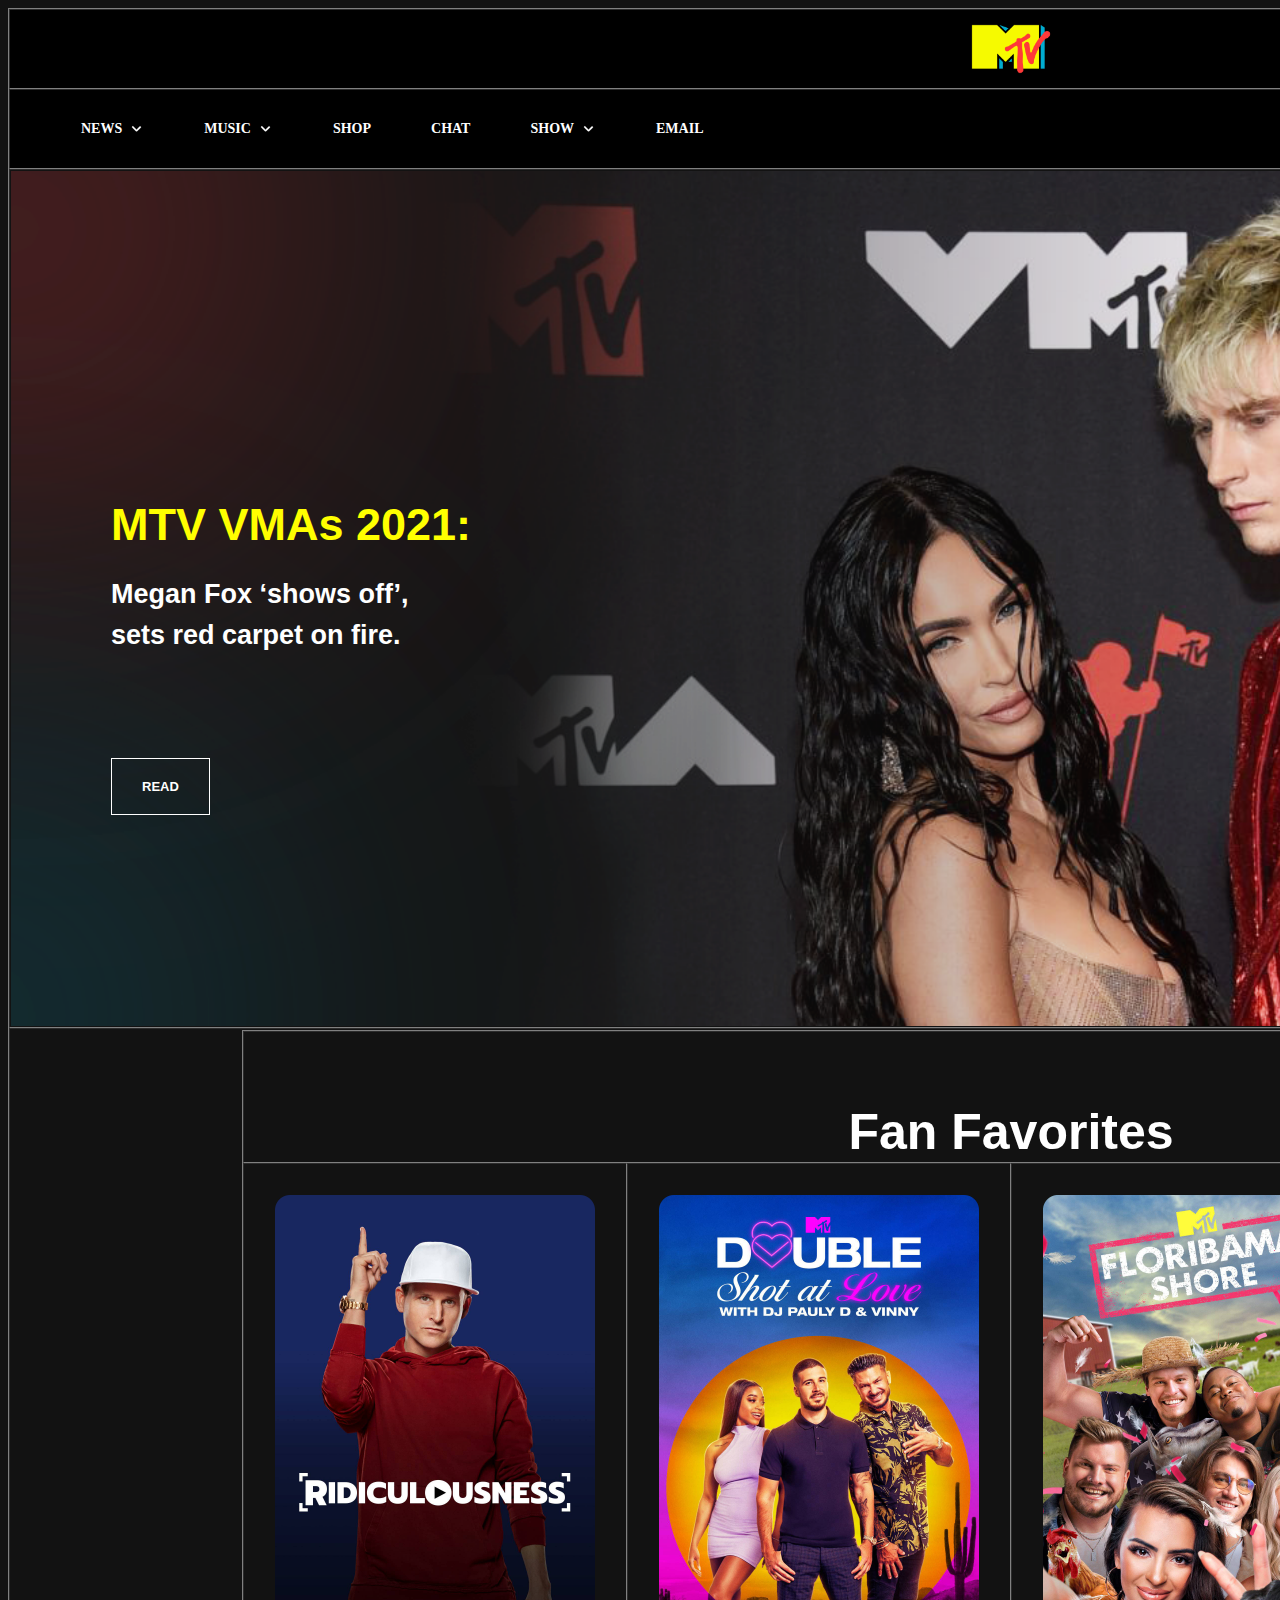
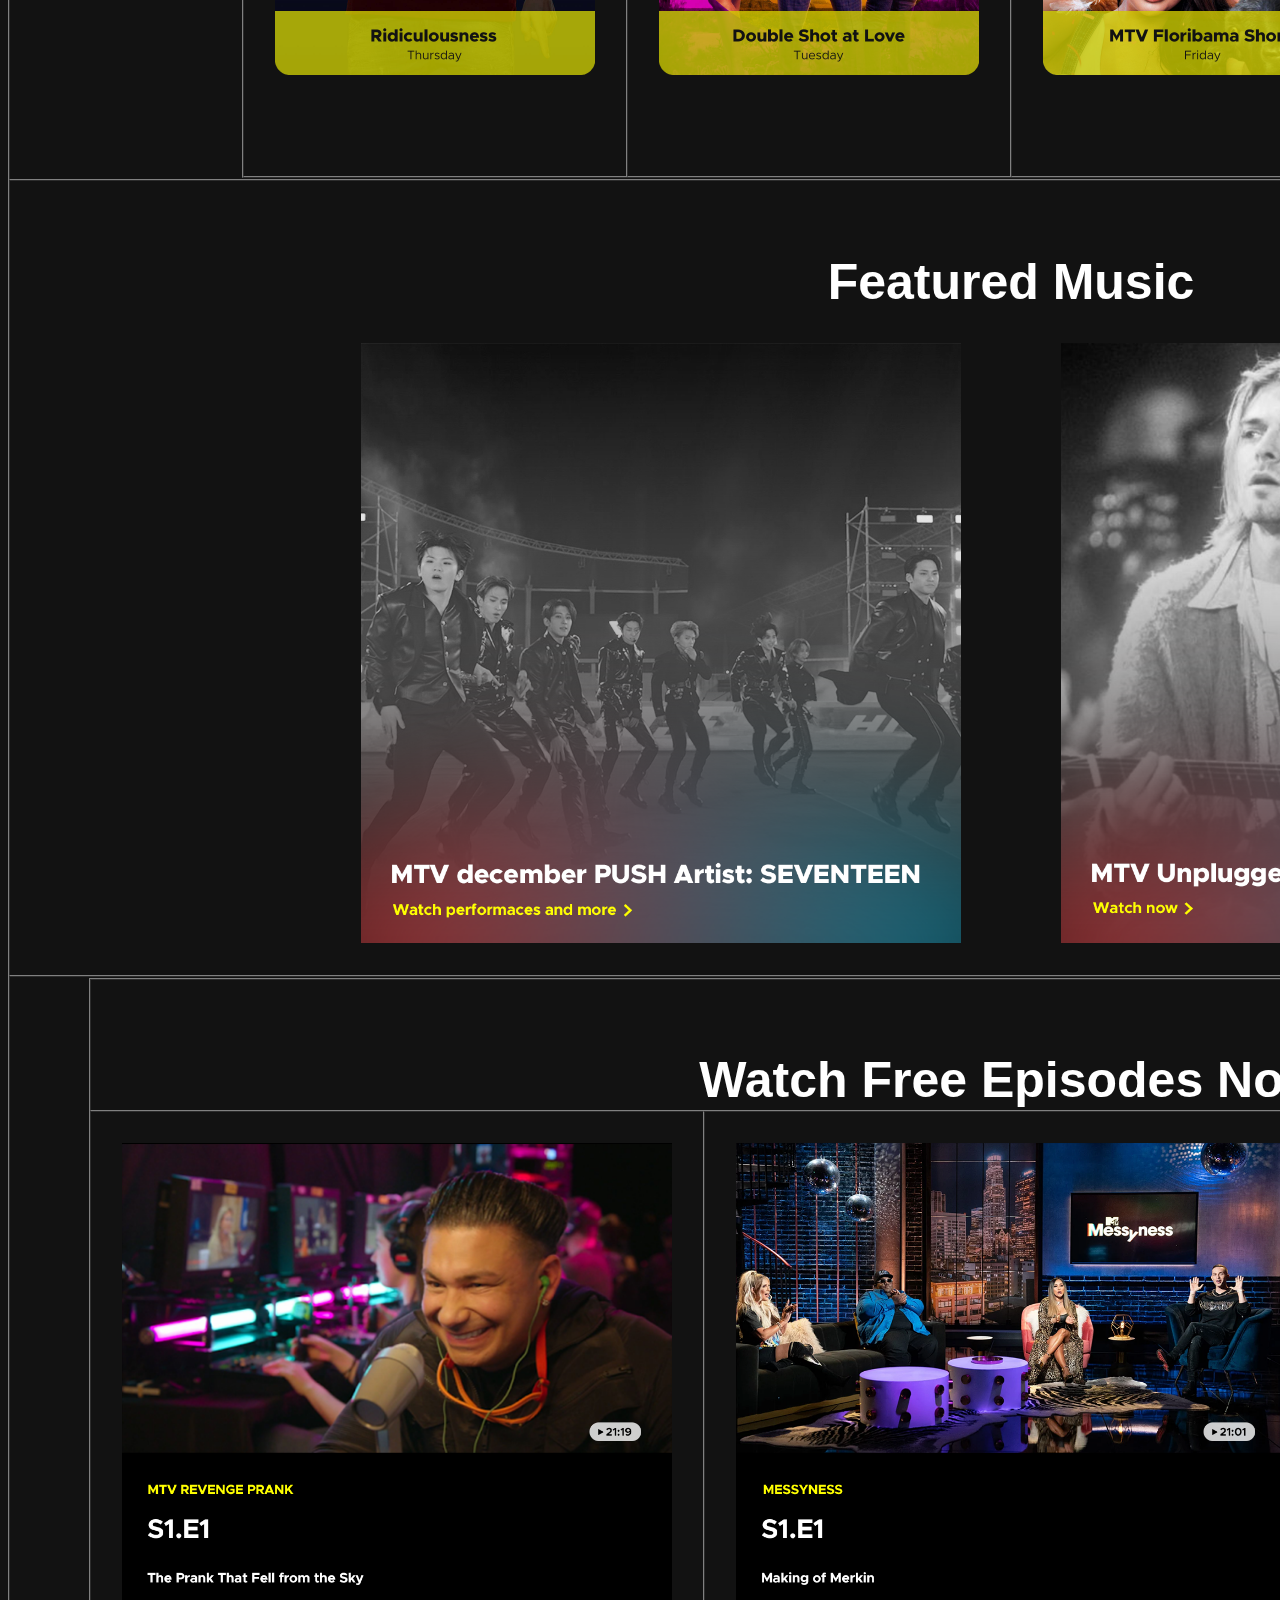
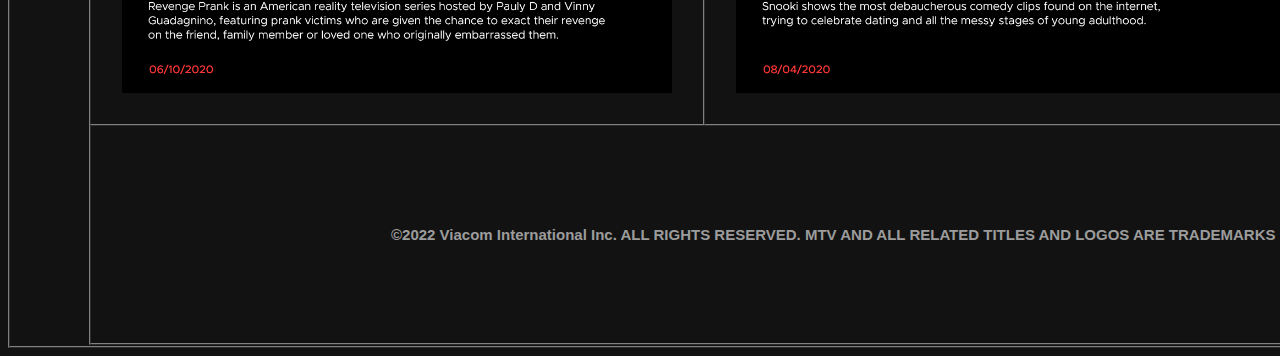
==== index.html @ 7254cc67 "riuscito a pubblicare pagina" ====
<link rel="stylesheet" href="mtv_layout.css" type="text/css">
<body>
    <center>
      <table width="70%" border=1 cellspacing=0 align="center">
        <thead div class="fixed">
        <tr>
          <td colspan="4" bgcolor="black" align="center"><img class="immaginefissa" width="100px" src="mtvlogo.png"></td>
        </tr>
        </thead>
        <tr height="80px">
          <td colspan="4" height="40px" bgcolor="black">
           <div id="drop-menu">
            <ul id="menu">
              <li><a href="#">News&ensp;<img align="center" width="15" src="freccia.svg"></a>
               <ul>
               <li><a href="#">Celebrity</a></li>
               <li><a href="#">Life</a></li>
               <li><a href="#">Movies</a></li>
               <li><a href="#">Music</a></li>
               <li><a href="#">Politics</a></li>
               </ul>
              </li>
              <li><a href="#">Music&ensp;<img align="center" width="15" src="freccia.svg"></a>
               <ul>
               <li><a href="#">EMAs</a></li>
               <li><a href="#">MTV Push</a></li>
               <li><a href="#">VMAs</a></li>
               </ul>
              </li>
              <li><a href="#">Shop</a></li>
              <li><a href="#">Chat</a></li>
              <li><a href="#">Show&ensp;<img align="center" width="15" src="freccia.svg"></a>
               <ul>
               <li><a href="#">The Challenge</a></li>
               <li><a href="#">EMAs</a></li>
               <li><a href="#">VMAs</a></li>
               <li><a href="#">Messyness</a></li>
               <li><a href="#">Teen Mom OG</a></li>
               </ul>
              </li>
              <li><a href="#">Email</a></li>
            </ul></div>
              <div class="ricerca">
                <input size=15  type="text" id="search" name="search">&ensp;<img width="20" valign="bottom" src="lente.svg">
              </div>
              </td>
            </tr>
            <tr>
              <td colspan="4">
                <div class="testoimg">
                  <img src="meganfox.png">
                   <span class="titologiallo">
                     <b>MTV VMAs 2021:</span><span><br />Megan Fox ‘shows off’,<br />sets red carpet on fire.
                       <br /><br /><br /><br /><bottom id="pulsante">READ</bottom>
                  </span>
                </div>
               </td>
              </tr>
              <tr>
                <td colspan="4">
                  <table cellspacing="0" border="1" width="70%" align="center">
                    <tr>
                      <td colspan="4"><h1>Fan Favorites</h1></td>
                    </tr>
                    <tr>
                      <td><img class="programmi" src="ridiculousness.png"></td>
                      <td><img class="programmi" src="doubleshot.png"></td>
                      <td><img class="programmi" src="floribama.png"></td>
                      <td><img class="programmi" src="teenmom.png"></td>
                    </tr>
                  </table>
                </td>
              </tr>
              <tr>
                <td colspan="4">
                  <table cellspacing="0" border="0" width="70%" align="center">
                    <tr>
                      <td colspan="2"><h1>Featured Music</h1></td>
                    </tr>
                    <tr>
                      <td><img class="featured" src="seventeen.png"></td>
                      <td><img class="featured" src="nirvana.png"></td>
                    </tr>
                  </table>
                </td>
              </tr>
              <tr>
                <td colspan="4">
                  <table cellspacing="0" border="1" width="70%" align="center">
                    <tr>
                      <td colspan="3"><h1>Watch Free Episodes Now</h1></td>
                    </tr>
                    <tr>
                      <td><a href="revenge.html"><img class="episodes" src="revengeprank.png"></a></td>
                      <td><a href="messyness.html"><img class="episodes" src="messyness.png"></td>
                      <td><a href="adorableness.html"><img class="episodes" src="adorableness.png"></td>
                    </tr>
                    <tr>
                      <td class="informazioni" colspan="4"><h2>©2022 Viacom International Inc. ALL RIGHTS RESERVED. MTV AND ALL RELATED TITLES AND LOGOS ARE TRADEMARKS OF VIACOM INTERNATIONAL INC</h2></td>
                  </table>
                </td>
              </tr>
---- mtv_layout.css ----
.fixed {
  position: sticky;
  width: 500px;
  height: 80px;
  top: 0%;
  left: 50%;
  z-index: 1;
}
.immaginefissa {
  float: none;
  margin: 10px;
}
body {
  background-color: #121212;
}
.dropmenu {
  color: grey;
  font-family: "Metropolis", "Helvetica", sans-serif;
  font-weight: bold;
  font-size: 15px;
}
.ricerca {
  float: right;
  margin: auto;
  padding: 7px 60px;
}
/*container*/
#drop-menu {
	margin: 0px 40px;
	padding: 0;
	width: 700px;
}
/*menu*/
ul#menu {
	margin: 0;
	padding: 0;
	list-style: none;
	float:left;
	width: 700px;
  font-family: "Metropolis", sans serif;
  font-weight: bold;
  font-size: 14px;
}
ul#menu li {
	margin:0;
	padding:0;
	float:left;
	display: block;
	border-right: none;
	position: relative;
}
ul#menu li a {
	float: left;
	padding:12px 30px;
	color: #fff;
	text-transform: uppercase;
	text-decoration:none;
	-webkit-transition: all 0.6s ease;
	-moz-transition: all 0.6s ease;
	-ms-transition: all 0.6s ease;
	-o-transition: all 0.6s ease;
	transition: all 0.6s ease;
}
ul#menu li a:hover {
  background-color: rgb(68,68,68);
  background-color: rgba(68,68,68,0.75);
	color:#fff
}
ul#menu ul {
	margin:2px 0 0;
	padding:0;
	display:inline-block;
	list-style: none;
	opacity: 0;
	visibility: hidden;
	position: absolute;
	top: 38px;
	left: 0;
	z-index:9999;
  background-color: rgb(68,68,68);
  background-color: rgba(68,68,68,0.75);
  border-radius: none;
	-webkit-transition: all 0.6s ease;
	-moz-transition: all 0.6s ease;
	-ms-transition: all 0.6s ease;
	-o-transition: all 0.6s ease;
	transition: all 0.6s ease;
}
ul#menu li:hover > ul {
	opacity: 1;
	visibility: visible;
}
ul#menu ul li {
	float: none;
	display: block;
	border: 0;
}
ul#menu ul a {
	padding:10px;
	width: 130px;
	display: block;
	white-space: nowrap;
	float: none;
	text-transform: none;
}
ul#menu ul a:hover {
	background-color: #FFFF00;
	color: black;
}
ul#menu ul ul {
	top: 0;
	left: 150px;
	margin: 0;
}
h2 {
  color: #FFFF00;
  font-family: "Metropolis", "Helvetica", sans-serif;
  font-weight: bold;
  font-size: 20px;
}
p {
  color: white;
  font-family: "Metropolis", "Helvetica", sans-serif;
  font-size: 20px;
  display: block;
  margin; auto;
  text-align: center;
}
.testoimg {
  font-family: "Metropolis", "Helvetica", sans-serif;
  font-size: 27px;
  line-height: 1.5;
  color: white;
  float: left;
  padding: 0;
  position: relative;
  overflow: hidden;
}
.testoimg img {
  margin: 0;
  padding: 0;
  border: none;
  width: 2000px;
}
.titologiallo {
  float: center;
  margin: auto;
  width: 0;
  background: none;
  position: relative;
  left: 0;
  top: 90px;
  color: #FFFF00;
  font-size: 45px;
}
.testoimg span {
  margin: 0;
  padding: 230px 100px;
  width: 100%;
  background: none;
  position: absolute;
  left: 0;
  bottom: 0;
}
#pulsante {
 cursor: pointer;
 text-align: center;
 text-decoration: none;
 font: "Metropolis", Helvetica, sans-serif;
 font-size: 13px;
 color: #fff;
 padding: 20px 30px;
 border: solid 1px white;
 background: none;
}
#pulsante:hover {
  color: #FFFF00;
  border: solid 1px #FFFF00;
}
.programmi {
  width: 320px;
  display: block;
  margin:0 auto;
  padding: 30px;
  margin-bottom: 70px;
  -webkit-transition: all 0.5s ease; /* Safari and Chrome */
  -moz-transition: all 0.5s ease; /* Firefox */
  -ms-transition: all 0.5s ease; /* IE 9 */
  -o-transition: all 0.5s ease; /* Opera */
  transition: all 0.5s ease;
}
.programmi:hover {
  -webkit-transform:scale(98%); /* Safari and Chrome */
  -moz-transform:scale(98%); /* Firefox */
  -ms-transform:scale(98%); /* IE 9 */
  -o-transform:scale(98%); /* Opera */
  transform:scale(98%);
  cursor: grab;
}
.featured {
  width: 600px;
  -webkit-transition: all 0.5s ease; /* Safari and Chrome */
  -moz-transition: all 0.5s ease; /* Firefox */
  -ms-transition: all 0.5s ease; /* IE 9 */
  -o-transition: all 0.5s ease; /* Opera */
  transition: all 0.5s ease;
  display: block;
  margin:0 auto;
  padding: 30px;
}
.featured:hover {
  -webkit-transform:scale(98%); /* Safari and Chrome */
  -moz-transform:scale(98%); /* Firefox */
  -ms-transform:scale(98%); /* IE 9 */
  -o-transform:scale(98%); /* Opera */
  transform:scale(98%);
  cursor: grab;
}
.episodes {
  width: 550px;
  -webkit-transition: all 0.5s ease; /* Safari and Chrome */
  -moz-transition: all 0.5s ease; /* Firefox */
  -ms-transition: all 0.5s ease; /* IE 9 */
  -o-transition: all 0.5s ease; /* Opera */
  transition: all 0.5s ease;
  display: block;
  margin:0 auto;
  padding: 30px;
}
.episodes:hover {
  -webkit-transform:scale(102%); /* Safari and Chrome */
  -moz-transform:scale(102%); /* Firefox */
  -ms-transform:scale(102%); /* IE 9 */
  -o-transform:scale(102%); /* Opera */
  transform:scale(102%);
  cursor: grab;
}
h1 {
  color: white;
  font-family: "Metropolis", "Helvetica", sans-serif;
  font-weight: bold;
  font-size: 50px;
  display: block;
  margin: auto;
  text-align: center;
  margin-top: 70px;
}
h2 {
  color: #9C9C9C;
  font-family: "Metropolis", "Helvetica", sans-serif;
  font-weight: bold;
  font-size: 15px;
  text-align: center;
  display: inline;
  text-decoration: none;
}
.informazioni {
  margin: 0px auto;
  padding: 100px 300px;
  align: center;
}
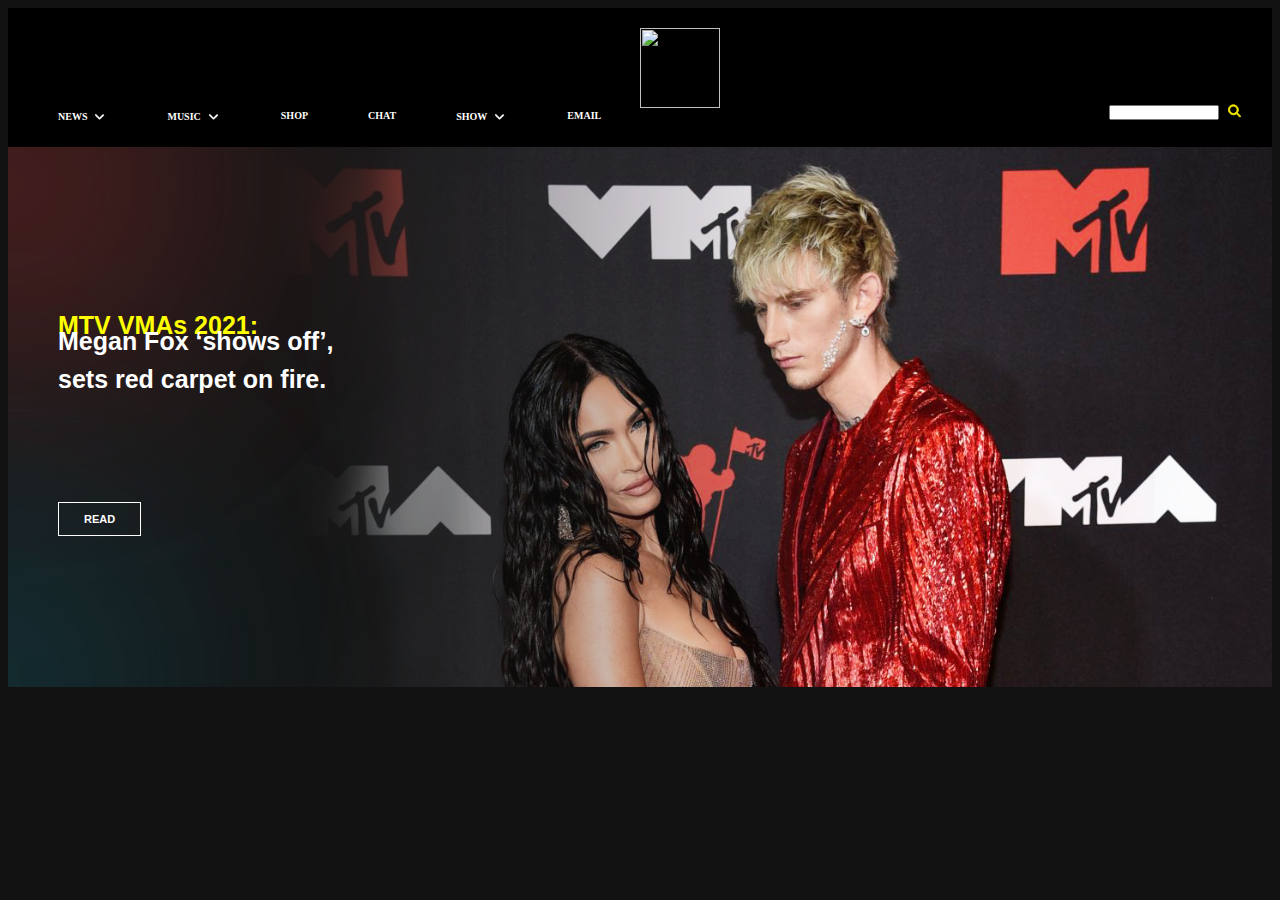
==== commit 65c14ba4: "flexbox impostazione iniziale" ====
--- a/index.html
+++ b/index.html
@@ -1,102 +1,51 @@
-<link rel="stylesheet" href="mtv_layout.css" type="text/css">
+<html>
+<link rel="stylesheet" href="flexbox.css" type="text/css">
 <body>
-    <center>
-      <table width="70%" border=1 cellspacing=0 align="center">
-        <thead div class="fixed">
-        <tr>
-          <td colspan="4" bgcolor="black" align="center"><img class="immaginefissa" width="100px" src="mtvlogo.png"></td>
-        </tr>
-        </thead>
-        <tr height="80px">
-          <td colspan="4" height="40px" bgcolor="black">
-           <div id="drop-menu">
-            <ul id="menu">
-              <li><a href="#">News&ensp;<img align="center" width="15" src="freccia.svg"></a>
-               <ul>
-               <li><a href="#">Celebrity</a></li>
-               <li><a href="#">Life</a></li>
-               <li><a href="#">Movies</a></li>
-               <li><a href="#">Music</a></li>
-               <li><a href="#">Politics</a></li>
-               </ul>
-              </li>
-              <li><a href="#">Music&ensp;<img align="center" width="15" src="freccia.svg"></a>
-               <ul>
-               <li><a href="#">EMAs</a></li>
-               <li><a href="#">MTV Push</a></li>
-               <li><a href="#">VMAs</a></li>
-               </ul>
-              </li>
-              <li><a href="#">Shop</a></li>
-              <li><a href="#">Chat</a></li>
-              <li><a href="#">Show&ensp;<img align="center" width="15" src="freccia.svg"></a>
-               <ul>
-               <li><a href="#">The Challenge</a></li>
-               <li><a href="#">EMAs</a></li>
-               <li><a href="#">VMAs</a></li>
-               <li><a href="#">Messyness</a></li>
-               <li><a href="#">Teen Mom OG</a></li>
-               </ul>
-              </li>
-              <li><a href="#">Email</a></li>
-            </ul></div>
-              <div class="ricerca">
-                <input size=15  type="text" id="search" name="search">&ensp;<img width="20" valign="bottom" src="lente.svg">
-              </div>
-              </td>
-            </tr>
-            <tr>
-              <td colspan="4">
-                <div class="testoimg">
-                  <img src="meganfox.png">
-                   <span class="titologiallo">
-                     <b>MTV VMAs 2021:</span><span><br />Megan Fox ‘shows off’,<br />sets red carpet on fire.
-                       <br /><br /><br /><br /><bottom id="pulsante">READ</bottom>
-                  </span>
-                </div>
-               </td>
-              </tr>
-              <tr>
-                <td colspan="4">
-                  <table cellspacing="0" border="1" width="70%" align="center">
-                    <tr>
-                      <td colspan="4"><h1>Fan Favorites</h1></td>
-                    </tr>
-                    <tr>
-                      <td><img class="programmi" src="ridiculousness.png"></td>
-                      <td><img class="programmi" src="doubleshot.png"></td>
-                      <td><img class="programmi" src="floribama.png"></td>
-                      <td><img class="programmi" src="teenmom.png"></td>
-                    </tr>
-                  </table>
-                </td>
-              </tr>
-              <tr>
-                <td colspan="4">
-                  <table cellspacing="0" border="0" width="70%" align="center">
-                    <tr>
-                      <td colspan="2"><h1>Featured Music</h1></td>
-                    </tr>
-                    <tr>
-                      <td><img class="featured" src="seventeen.png"></td>
-                      <td><img class="featured" src="nirvana.png"></td>
-                    </tr>
-                  </table>
-                </td>
-              </tr>
-              <tr>
-                <td colspan="4">
-                  <table cellspacing="0" border="1" width="70%" align="center">
-                    <tr>
-                      <td colspan="3"><h1>Watch Free Episodes Now</h1></td>
-                    </tr>
-                    <tr>
-                      <td><a href="revenge.html"><img class="episodes" src="revengeprank.png"></a></td>
-                      <td><a href="messyness.html"><img class="episodes" src="messyness.png"></td>
-                      <td><a href="adorableness.html"><img class="episodes" src="adorableness.png"></td>
-                    </tr>
-                    <tr>
-                      <td class="informazioni" colspan="4"><h2>©2022 Viacom International Inc. ALL RIGHTS RESERVED. MTV AND ALL RELATED TITLES AND LOGOS ARE TRADEMARKS OF VIACOM INTERNATIONAL INC</h2></td>
-                  </table>
-                </td>
-              </tr>
+ <div class="sfondonero"
+  <thead div class="fixed">
+   <div class="sfondonero">
+   <img class="immaginefissa" src="https://1000marche.net/wp-content/uploads/2020/03/MTV-logo-.png">
+   </div>
+  </thead>
+  <div class="sfondonero">
+  <div id="drop-menu">
+   <ul id="menu">
+     <li><a href="#">News&ensp;<img align="center" width="15" src="freccia.svg"></a>
+      <ul>
+      <li><a href="#">Celebrity</a></li>
+      <li><a href="#">Life</a></li>
+      <li><a href="#">Movies</a></li>
+      <li><a href="#">Music</a></li>
+      <li><a href="#">Politics</a></li>
+      </ul>
+     </li>
+     <li><a href="#">Music&ensp;<img align="center" width="15" src="freccia.svg"></a>
+      <ul>
+      <li><a href="#">EMAs</a></li>
+      <li><a href="#">MTV Push</a></li>
+      <li><a href="#">VMAs</a></li>
+      </ul>
+     </li>
+     <li><a href="#">Shop</a></li>
+     <li><a href="#">Chat</a></li>
+     <li><a href="#">Show&ensp;<img align="center" width="15" src="freccia.svg"></a>
+      <ul>
+      <li><a href="#">The Challenge</a></li>
+      <li><a href="#">EMAs</a></li>
+      <li><a href="#">VMAs</a></li>
+      <li><a href="#">Messyness</a></li>
+      <li><a href="#">Teen Mom OG</a></li>
+      </ul>
+     </li>
+     <li><a href="#">Email</a></li>
+   </ul></div>
+   <div class="ricerca">
+     <input type="text" id="search" name="search">&ensp;<img class="lente" valign="bottom" src="lente.svg">
+   </div>
+   <div class="testoimg">
+     <img src="meganfox.png">
+      <span class="titologiallo">
+        <b>MTV VMAs 2021:</span><span><br />Megan Fox ‘shows off’,<br />sets red carpet on fire.
+          <br /><br /><br /><br /><bottom id="pulsante">READ</bottom>
+     </span>
+   </div>
--- a/flexbox.css
+++ b/flexbox.css
@@ -0,0 +1,175 @@
+body {
+  background-color: #121212;
+}
+.sfondonero {
+  background-color: black;
+  height: 80px;
+}
+.fixed {
+  position: sticky;
+  width: 500px;
+  height: 80px;
+  top: 0%;
+  left: 50%;
+  z-index: 1;
+}
+.immaginefissa {
+  position: relative;
+  top: 20px;
+  left: 50%;
+  width: 80px;
+  float: none;
+  margin: 0 auto;
+}
+/*container*/
+#drop-menu {
+  position: relative;
+  top: 10px;
+	margin: 0px 20px;
+	padding: 0;
+	width: 700px;
+}
+/*menu*/
+ul#menu {
+	margin: 0;
+	padding: 0;
+	list-style: none;
+	float:left;
+	width: 700px;
+  font-family: "Metropolis", sans serif;
+  font-weight: bold;
+  font-size: 10px;
+}
+ul#menu li {
+	margin:0;
+	padding:0;
+	float:left;
+	display: block;
+	border-right: none;
+	position: relative;
+}
+ul#menu li a {
+	float: left;
+	padding:12px 30px;
+	color: #fff;
+	text-transform: uppercase;
+	text-decoration:none;
+	-webkit-transition: all 0.6s ease;
+	-moz-transition: all 0.6s ease;
+	-ms-transition: all 0.6s ease;
+	-o-transition: all 0.6s ease;
+	transition: all 0.6s ease;
+}
+ul#menu li a:hover {
+  background-color: rgb(68,68,68);
+  background-color: rgba(68,68,68,0.75);
+	color:#fff
+}
+ul#menu ul {
+	margin:2px 0 0;
+	padding:0;
+	display:inline-block;
+	list-style: none;
+	opacity: 0;
+	visibility: hidden;
+	position: absolute;
+	top: 38px;
+	left: 0;
+	z-index:9999;
+  background-color: rgb(68,68,68);
+  background-color: rgba(68,68,68,0.75);
+  border-radius: none;
+	-webkit-transition: all 0.6s ease;
+	-moz-transition: all 0.6s ease;
+	-ms-transition: all 0.6s ease;
+	-o-transition: all 0.6s ease;
+	transition: all 0.6s ease;
+}
+ul#menu li:hover > ul {
+	opacity: 1;
+	visibility: visible;
+}
+ul#menu ul li {
+	float: none;
+	display: block;
+	border: 0;
+}
+ul#menu ul a {
+	padding:10px;
+	width: 130px;
+	display: block;
+	white-space: nowrap;
+	float: none;
+	text-transform: none;
+}
+ul#menu ul a:hover {
+	background-color: #FFFF00;
+	color: black;
+}
+ul#menu ul ul {
+	top: 0;
+	left: 150px;
+	margin: 0;
+}
+input {
+  height: 15px;
+  width: 110px;
+}
+.ricerca {
+  position: relative;
+  top: 10px;
+  float: right;
+  margin: 5px 30px;
+}
+.lente {
+  width: 15px;
+  margin-bottom: 3px;
+}
+.testoimg {
+  font-family: "Metropolis", "Helvetica", sans-serif;
+  font-size: 27px;
+  line-height: 1.5;
+  color: white;
+  float: left;
+  padding: 20px 0;
+  position: relative;
+  overflow: hidden;
+}
+.testoimg img {
+  margin: 0;
+  padding: 0;
+  border: none;
+  width: 100%;
+}
+.titologiallo {
+  background: none;
+  position: relative;
+  top: 0px;
+  color: #FFFF00;
+  font-size: 25px;
+}
+.testoimg span {
+  margin: 0;
+  padding: 180px 50px;
+  width: 100%;
+  background: none;
+  position: absolute;
+  left: 0;
+  bottom: 0;
+  font-size: 25px;
+}
+#pulsante {
+ cursor: pointer;
+ text-align: center;
+ text-decoration: none;
+ font: "Metropolis", Helvetica, sans-serif;
+ font-size: 11px;
+ color: #fff;
+ padding: 10px 25px;
+ border: solid 1px white;
+ background: none;
+}
+#pulsante:hover {
+  color: #FFFF00;
+  border: solid 1px #FFFF00;
+}
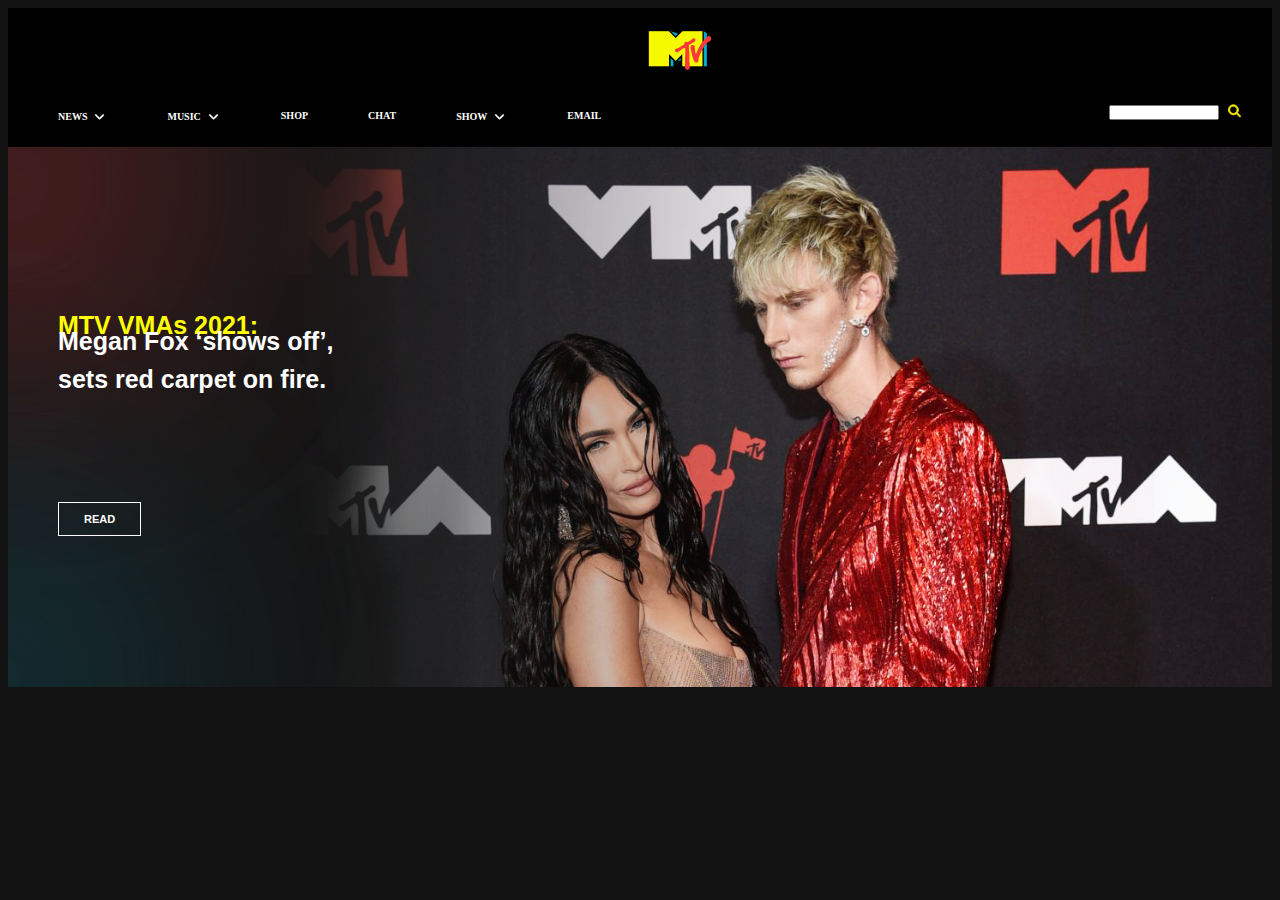
==== commit cd031dc5: "inserito logo mtv" ====
--- a/index.html
+++ b/index.html
@@ -4,7 +4,7 @@
  <div class="sfondonero"
   <thead div class="fixed">
    <div class="sfondonero">
-   <img class="immaginefissa" src="https://1000marche.net/wp-content/uploads/2020/03/MTV-logo-.png">
+   <img class="immaginefissa" src="mtvlogo.png">
    </div>
   </thead>
   <div class="sfondonero">
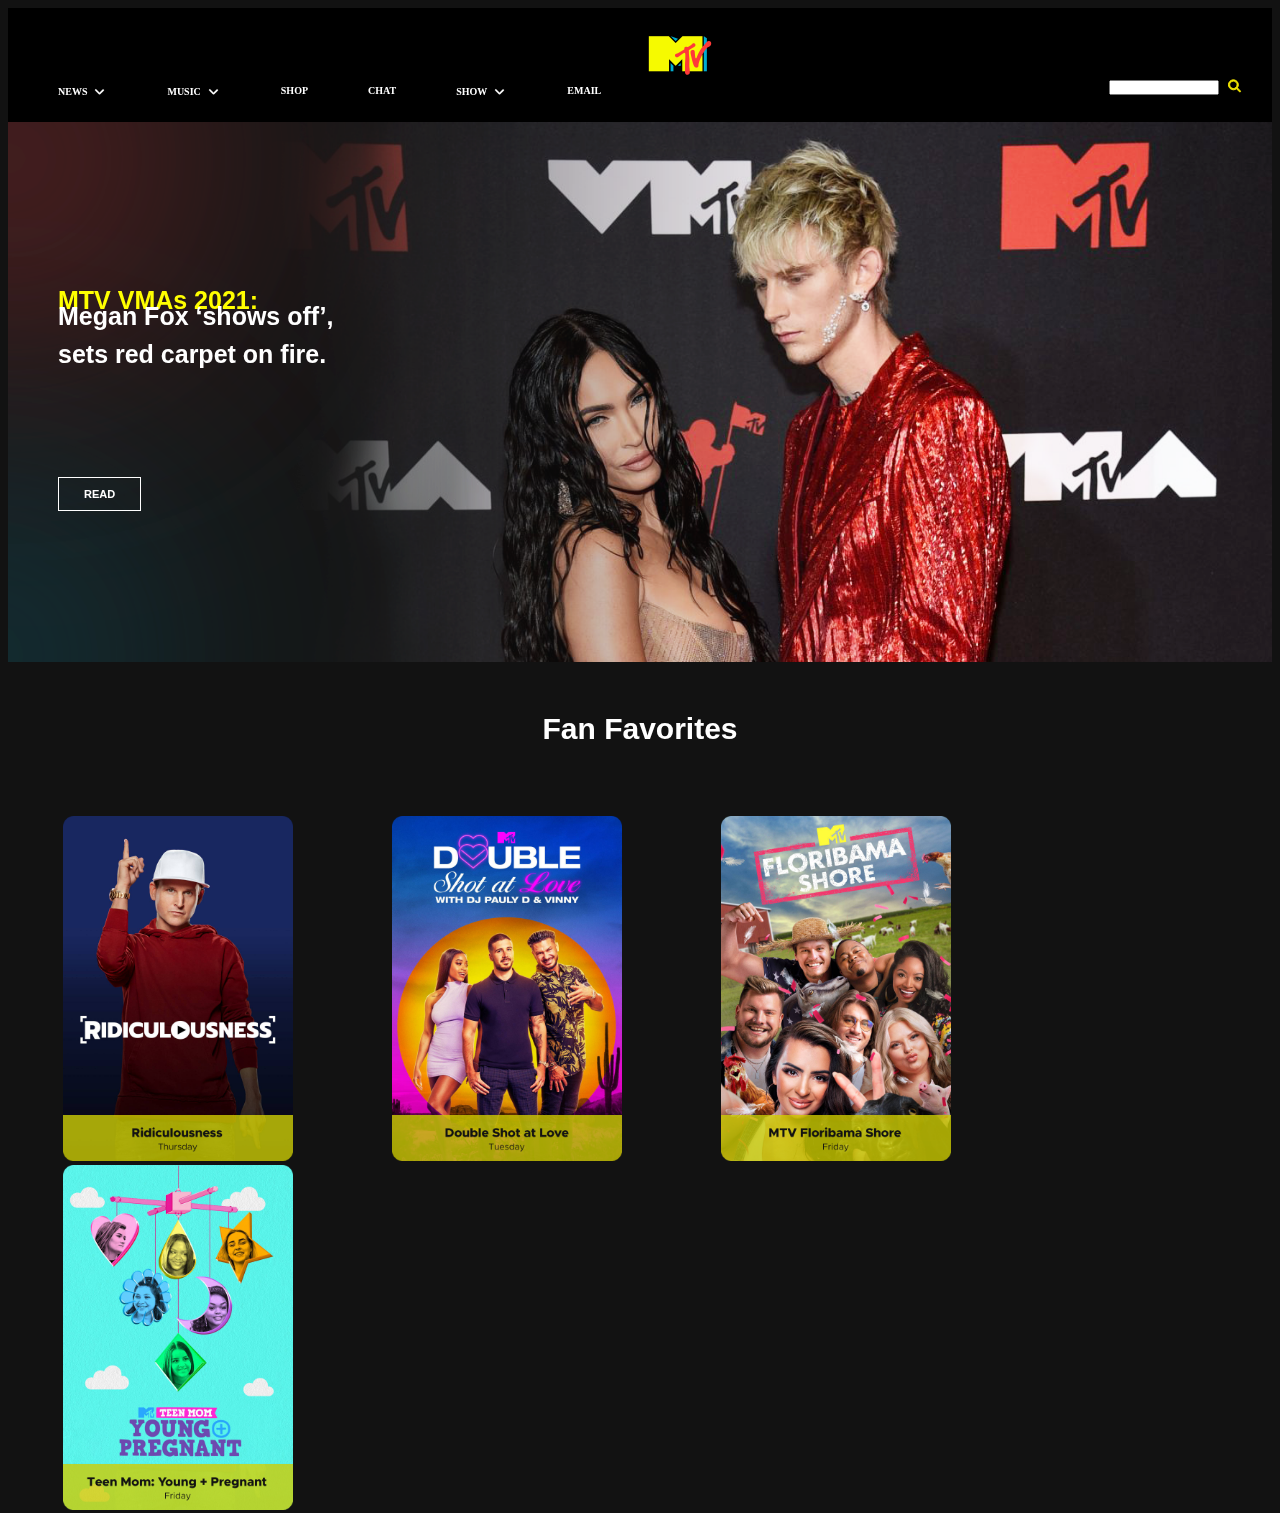
==== commit af7ca209: "modifiche flexbox 7.1.22" ====
--- a/index.html
+++ b/index.html
@@ -1,12 +1,10 @@
 <html>
 <link rel="stylesheet" href="flexbox.css" type="text/css">
 <body>
- <div class="sfondonero"
-  <thead div class="fixed">
-   <div class="sfondonero">
+ <div class="sfondonero">
+  <div class="fixed">
    <img class="immaginefissa" src="mtvlogo.png">
-   </div>
-  </thead>
+ </div>
   <div class="sfondonero">
   <div id="drop-menu">
    <ul id="menu">
@@ -49,3 +47,8 @@
           <br /><br /><br /><br /><bottom id="pulsante">READ</bottom>
      </span>
    </div>
+   <h1>Fan Favorites</h1>
+     <img class="programmi" src="ridiculousness.png">
+     <img class="programmi" src="doubleshot.png">
+     <img class="programmi" src="floribama.png">
+     <img class="programmi" src="teenmom.png">
--- a/flexbox.css
+++ b/flexbox.css
@@ -6,12 +6,11 @@
   height: 80px;
 }
 .fixed {
+  position: -webkit-sticky;
   position: sticky;
-  width: 500px;
-  height: 80px;
-  top: 0%;
-  left: 50%;
-  z-index: 1;
+  top: 0;
+  padding: 5px;
+  background-color: #black;
 }
 .immaginefissa {
   position: relative;
@@ -159,7 +158,7 @@
   font-size: 25px;
 }
 #pulsante {
- cursor: pointer;
+ cursor: grab;
  text-align: center;
  text-decoration: none;
  font: "Metropolis", Helvetica, sans-serif;
@@ -173,3 +172,34 @@
   color: #FFFF00;
   border: solid 1px #FFFF00;
 }
+h1 {
+  color: white;
+  font-family: "Metropolis", "Helvetica", sans-serif;
+  font-weight: bold;
+  font-size: 30px;
+  position: relative;
+  margin: auto;
+  top: 30px;
+  text-align: center;
+  padding: 100px 0px;
+}
+.programmi {
+  width: 230px;
+  display: inline;
+  margin-left: 15px;
+  margin-right: auto;
+  padding: 0 40px;
+  -webkit-transition: all 0.5s ease; /* Safari and Chrome */
+  -moz-transition: all 0.5s ease; /* Firefox */
+  -ms-transition: all 0.5s ease; /* IE 9 */
+  -o-transition: all 0.5s ease; /* Opera */
+  transition: all 0.5s ease;
+}
+.programmi:hover {
+  -webkit-transform:scale(98%); /* Safari and Chrome */
+  -moz-transform:scale(98%); /* Firefox */
+  -ms-transform:scale(98%); /* IE 9 */
+  -o-transform:scale(98%); /* Opera */
+  transform:scale(98%);
+  cursor: grab;
+}
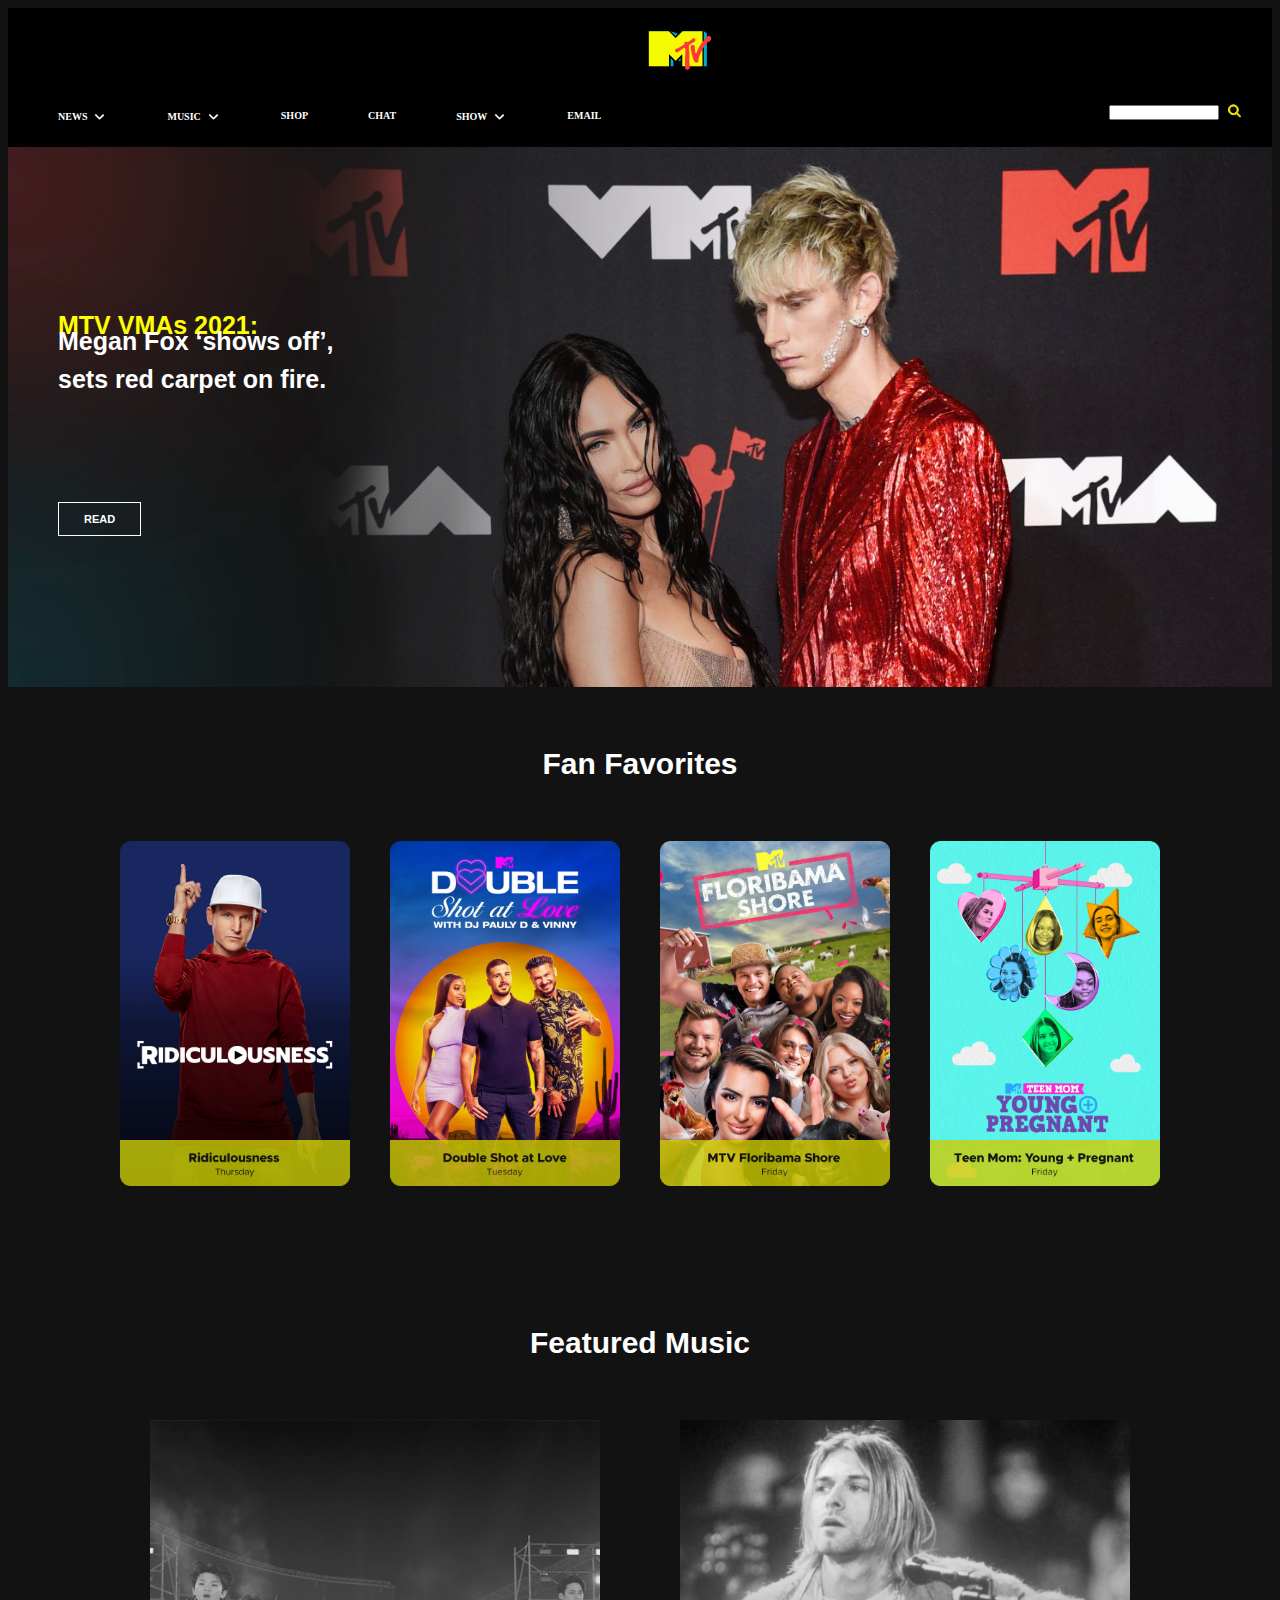
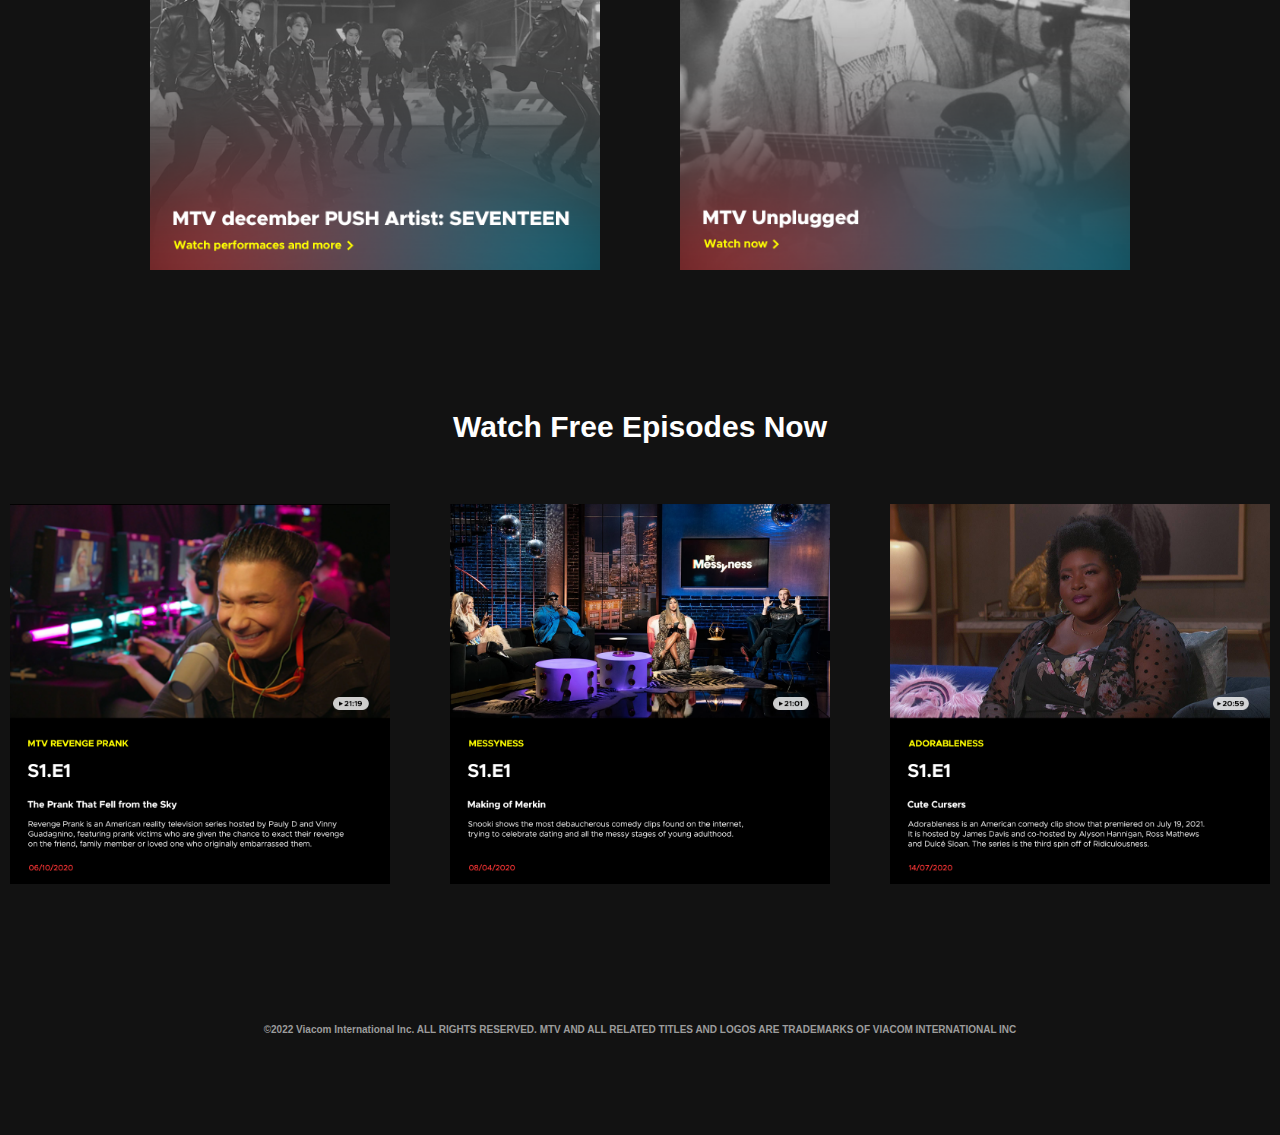
==== commit af2a5281: "Eliminato tab index.html" ====
--- a/index.html
+++ b/index.html
@@ -2,8 +2,9 @@
 <link rel="stylesheet" href="flexbox.css" type="text/css">
 <body>
  <div class="sfondonero">
-  <div class="fixed">
+  <thead class="fixed">
    <img class="immaginefissa" src="mtvlogo.png">
+  </thead>
  </div>
   <div class="sfondonero">
   <div id="drop-menu">
@@ -47,8 +48,22 @@
           <br /><br /><br /><br /><bottom id="pulsante">READ</bottom>
      </span>
    </div>
-   <h1>Fan Favorites</h1>
+    <h1>Fan Favorites</h1>
+  <div id="container">
      <img class="programmi" src="ridiculousness.png">
      <img class="programmi" src="doubleshot.png">
      <img class="programmi" src="floribama.png">
      <img class="programmi" src="teenmom.png">
+  </div>
+   <h1>Featured Music</h1>
+  <div id="container">
+      <img class="featured" src="seventeen.png">
+      <img class="featured" src="nirvana.png">
+  </div>
+   <h1>Watch Free Episodes Now</h1>
+  <div id="container">
+     <a href="revenge.html"><img class="episodes" src="revengeprank.png"></a>
+     <a href="messyness.html"><img class="episodes" src="messyness.png"></a>
+     <a href="adorableness.html"><img class="episodes" src="adorableness.png"></a>
+  </div>
+  <h2>©2022 Viacom International Inc. ALL RIGHTS RESERVED. MTV AND ALL RELATED TITLES AND LOGOS ARE TRADEMARKS OF VIACOM INTERNATIONAL INC</h2>
--- a/flexbox.css
+++ b/flexbox.css
@@ -6,7 +6,6 @@
   height: 80px;
 }
 .fixed {
-  position: -webkit-sticky;
   position: sticky;
   top: 0;
   padding: 5px;
@@ -179,16 +178,26 @@
   font-size: 30px;
   position: relative;
   margin: auto;
-  top: 30px;
+  top: 40px;
   text-align: center;
   padding: 100px 0px;
+}
+#container {
+  display:-webkit-flex;
+  display:-moz-flex;
+  display:-ms-flex;
+  display:flex;
+  -webkit-flex-direction:row;
+  flex-direction:row;
+  -webkit-justify-content:center;
+  justify-content:center;
 }
 .programmi {
   width: 230px;
   display: inline;
-  margin-left: 15px;
-  margin-right: auto;
-  padding: 0 40px;
+  margin-left: 0;
+  margin-right: 0;
+  padding: 0 20px;
   -webkit-transition: all 0.5s ease; /* Safari and Chrome */
   -moz-transition: all 0.5s ease; /* Firefox */
   -ms-transition: all 0.5s ease; /* IE 9 */
@@ -203,3 +212,52 @@
   transform:scale(98%);
   cursor: grab;
 }
+.featured {
+  width: 450px;
+  -webkit-transition: all 0.5s ease; /* Safari and Chrome */
+  -moz-transition: all 0.5s ease; /* Firefox */
+  -ms-transition: all 0.5s ease; /* IE 9 */
+  -o-transition: all 0.5s ease; /* Opera */
+  transition: all 0.5s ease;
+  display: block;
+  margin: 0 40px;
+  padding: 0px;
+}
+.featured:hover {
+  -webkit-transform:scale(98%); /* Safari and Chrome */
+  -moz-transform:scale(98%); /* Firefox */
+  -ms-transform:scale(98%); /* IE 9 */
+  -o-transform:scale(98%); /* Opera */
+  transform:scale(98%);
+  cursor: grab;
+}
+.episodes {
+  width: 380px;
+  -webkit-transition: all 0.5s ease; /* Safari and Chrome */
+  -moz-transition: all 0.5s ease; /* Firefox */
+  -ms-transition: all 0.5s ease; /* IE 9 */
+  -o-transition: all 0.5s ease; /* Opera */
+  transition: all 0.5s ease;
+  display: block;
+  margin:0 auto;
+  padding: 0 30px;
+}
+.episodes:hover {
+  -webkit-transform:scale(102%); /* Safari and Chrome */
+  -moz-transform:scale(102%); /* Firefox */
+  -ms-transform:scale(102%); /* IE 9 */
+  -o-transform:scale(102%); /* Opera */
+  transform:scale(102%);
+  cursor: grab;
+}
+h2 {
+  color: #9C9C9C;
+  font-family: "Metropolis", "Helvetica", sans-serif;
+  font-weight: bold;
+  font-size: 10px;
+  position: relative;
+  margin: auto;
+  top: 40px;
+  text-align: center;
+  padding: 100px 0px;
+}
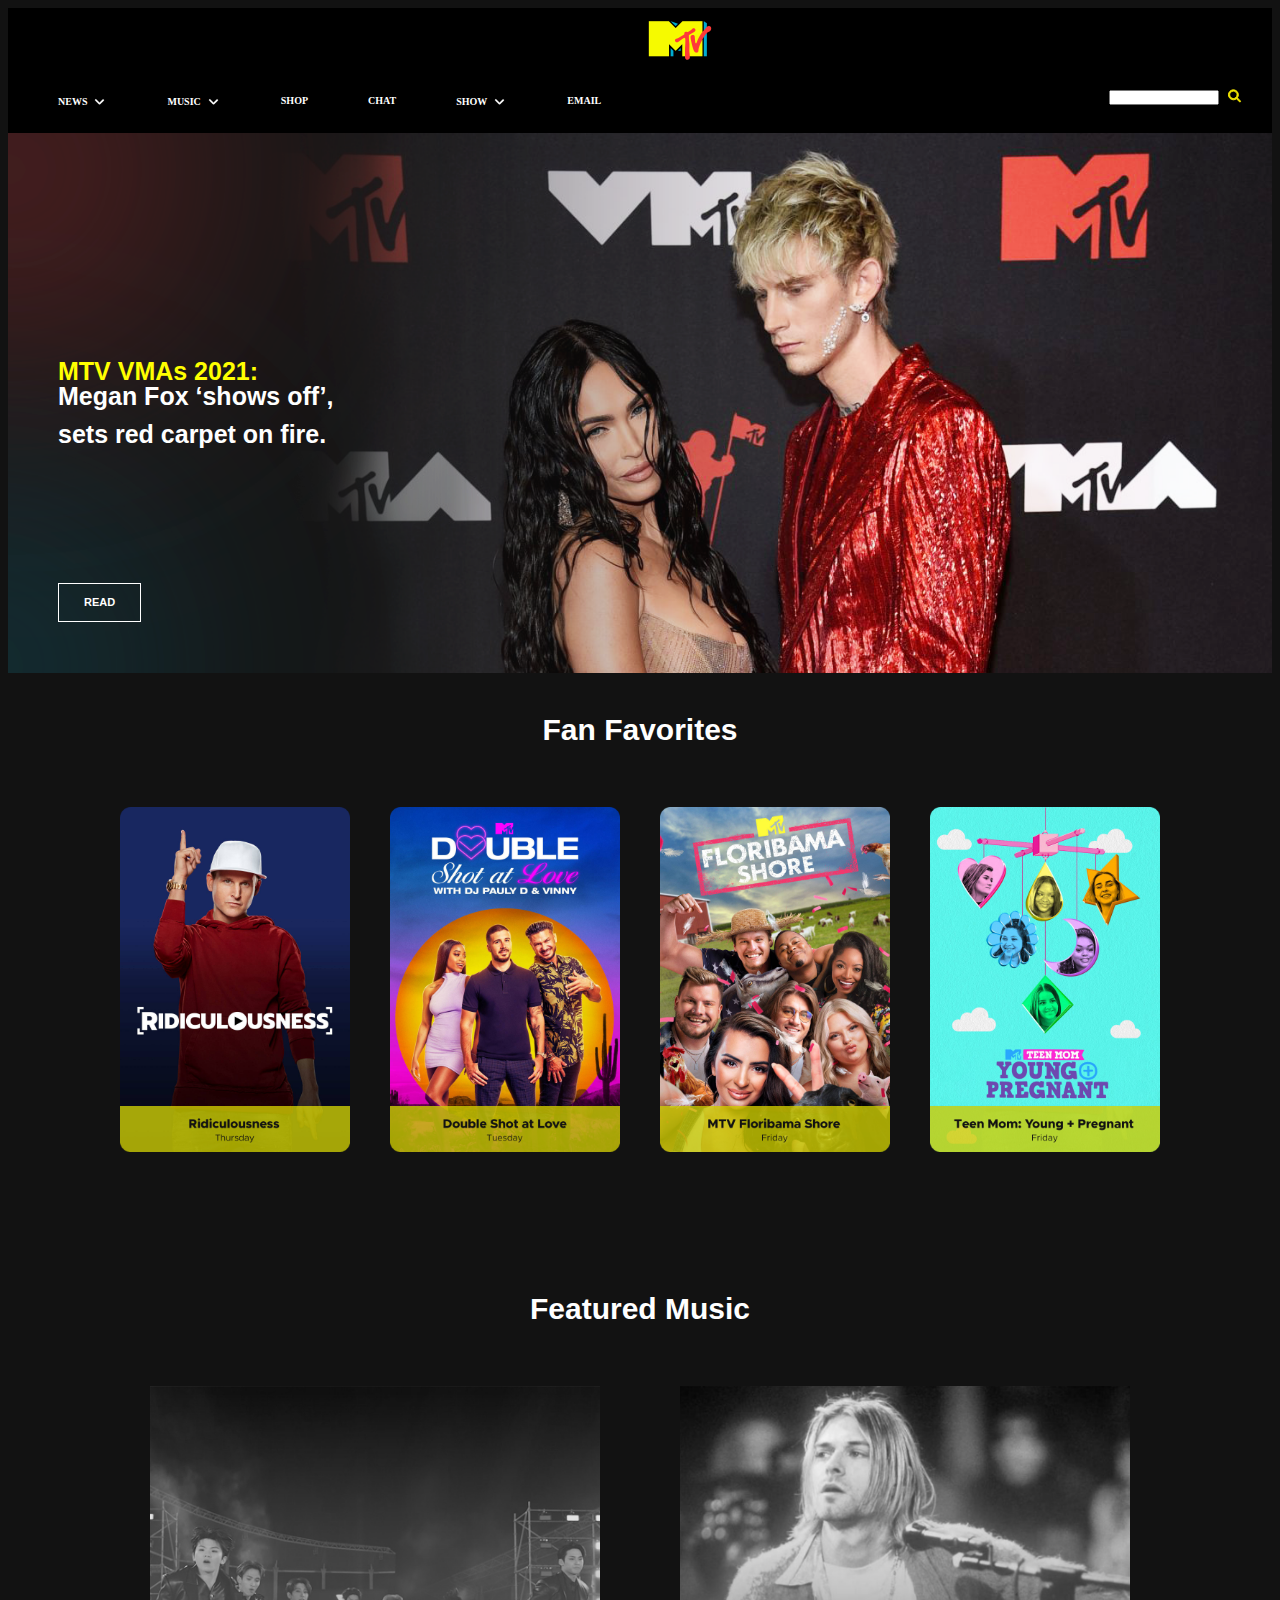
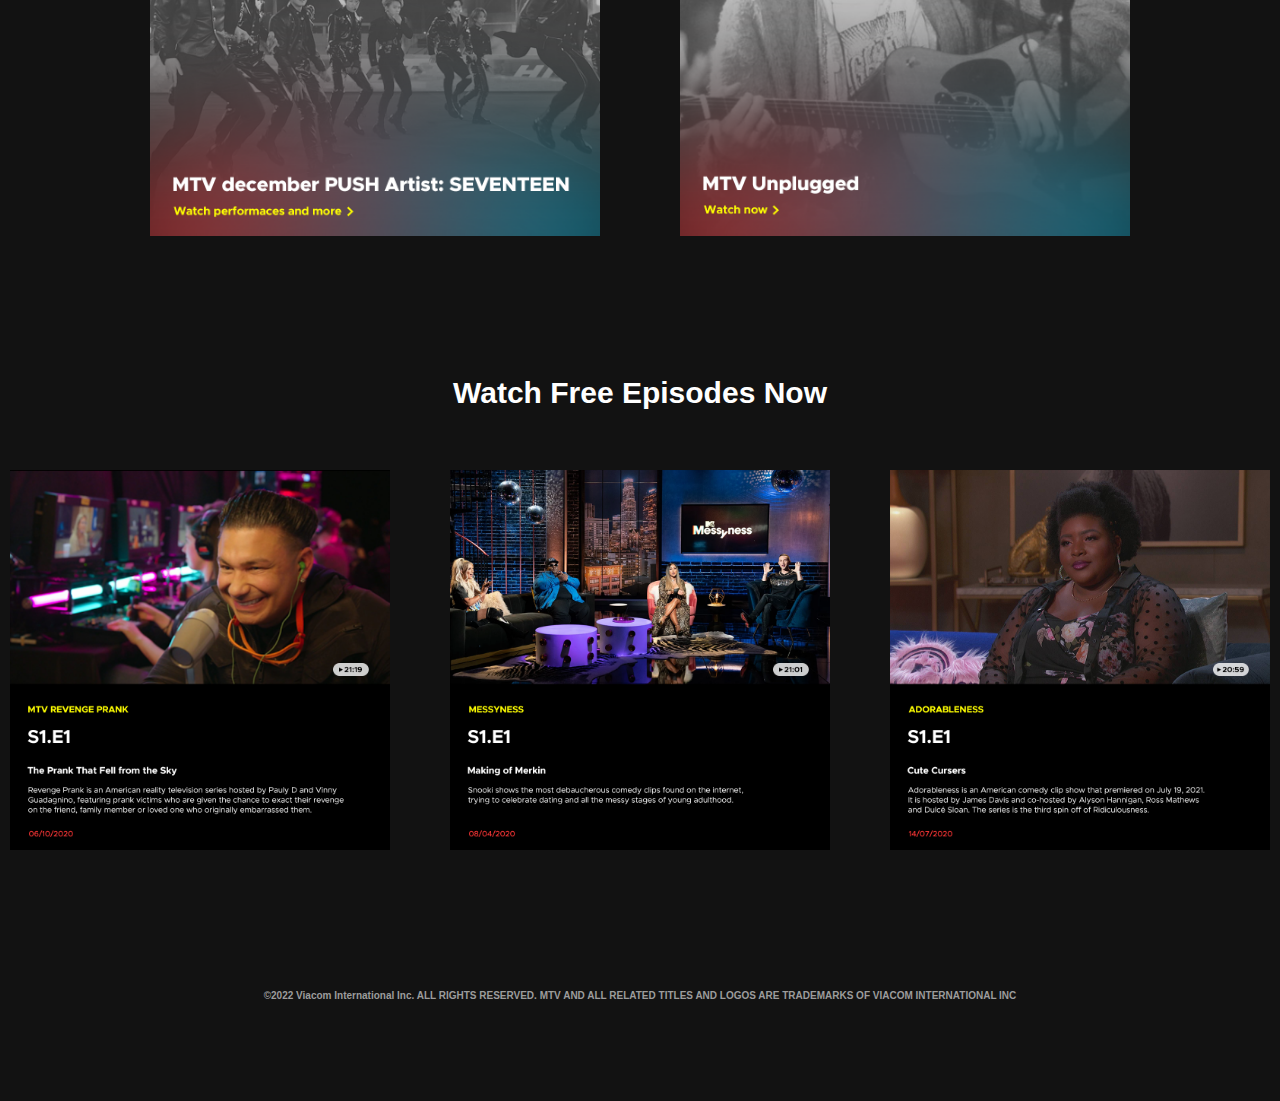
==== commit e99ac20f: "bloccato barra" ====
--- a/index.html
+++ b/index.html
@@ -1,11 +1,7 @@
 <html>
 <link rel="stylesheet" href="flexbox.css" type="text/css">
 <body>
- <div class="sfondonero">
-  <thead class="fixed">
-   <img class="immaginefissa" src="mtvlogo.png">
-  </thead>
- </div>
+  <div class="fixed"><img class="immaginefissa" src="mtvlogo.png"></div>
   <div class="sfondonero">
   <div id="drop-menu">
    <ul id="menu">
@@ -40,16 +36,15 @@
    </ul></div>
    <div class="ricerca">
      <input type="text" id="search" name="search">&ensp;<img class="lente" valign="bottom" src="lente.svg">
-   </div>
+   </div></div>
    <div class="testoimg">
      <img src="meganfox.png">
       <span class="titologiallo">
-        <b>MTV VMAs 2021:</span><span><br />Megan Fox ‘shows off’,<br />sets red carpet on fire.
-          <br /><br /><br /><br /><bottom id="pulsante">READ</bottom>
-     </span>
+        <b>MTV VMAs 2021:</span><span>Megan Fox ‘shows off’,<br />sets red carpet on fire.</span>
+          <bottom class="pulsante">READ</bottom>
    </div>
     <h1>Fan Favorites</h1>
-  <div id="container">
+   <div id="container">
      <img class="programmi" src="ridiculousness.png">
      <img class="programmi" src="doubleshot.png">
      <img class="programmi" src="floribama.png">
--- a/flexbox.css
+++ b/flexbox.css
@@ -3,17 +3,18 @@
 }
 .sfondonero {
   background-color: black;
-  height: 80px;
+  height: 60px;
 }
 .fixed {
   position: sticky;
   top: 0;
-  padding: 5px;
-  background-color: #black;
+  padding: 10px;
+  z-index: 1;
+  background-color: black;
 }
 .immaginefissa {
   position: relative;
-  top: 20px;
+  top: 0;
   left: 50%;
   width: 80px;
   float: none;
@@ -26,6 +27,7 @@
 	margin: 0px 20px;
 	padding: 0;
 	width: 700px;
+  background-color: black;
 }
 /*menu*/
 ul#menu {
@@ -129,7 +131,7 @@
   line-height: 1.5;
   color: white;
   float: left;
-  padding: 20px 0;
+  padding: 0;
   position: relative;
   overflow: hidden;
 }
@@ -148,7 +150,7 @@
 }
 .testoimg span {
   margin: 0;
-  padding: 180px 50px;
+  padding: 220px 50px;
   width: 100%;
   background: none;
   position: absolute;
@@ -156,18 +158,22 @@
   bottom: 0;
   font-size: 25px;
 }
-#pulsante {
- cursor: grab;
- text-align: center;
- text-decoration: none;
- font: "Metropolis", Helvetica, sans-serif;
- font-size: 11px;
- color: #fff;
- padding: 10px 25px;
- border: solid 1px white;
- background: none;
-}
-#pulsante:hover {
+.pulsante {
+  position: absolute;
+  float: left;
+  left: 50px;
+  margin-top: 450px;
+  text-align: center;
+  text-decoration: none;
+  font: "Metropolis", Helvetica, sans-serif;
+  font-size: 11px;
+  color: #fff;
+  padding: 10px 25px;
+  border: solid 1px white;
+  background: none;
+  cursor: grab;
+}
+.pulsante:hover {
   color: #FFFF00;
   border: solid 1px #FFFF00;
 }
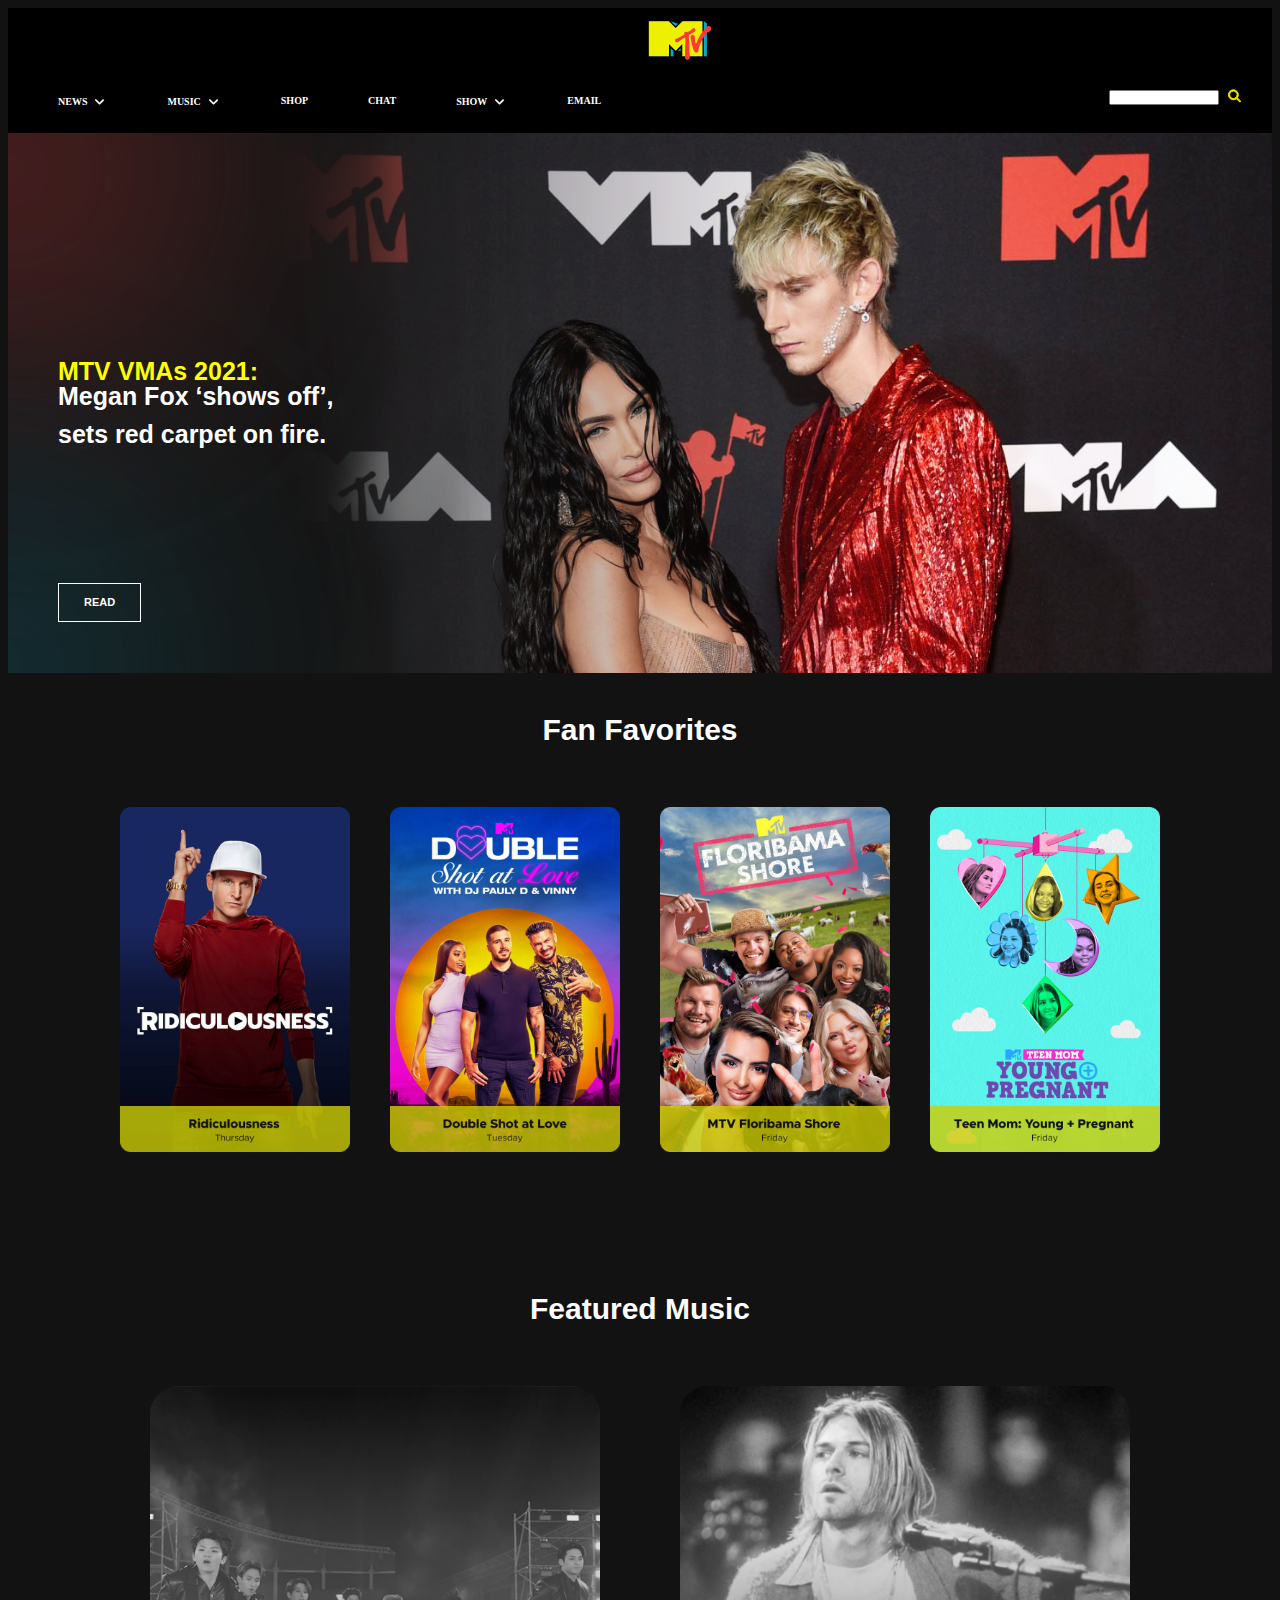
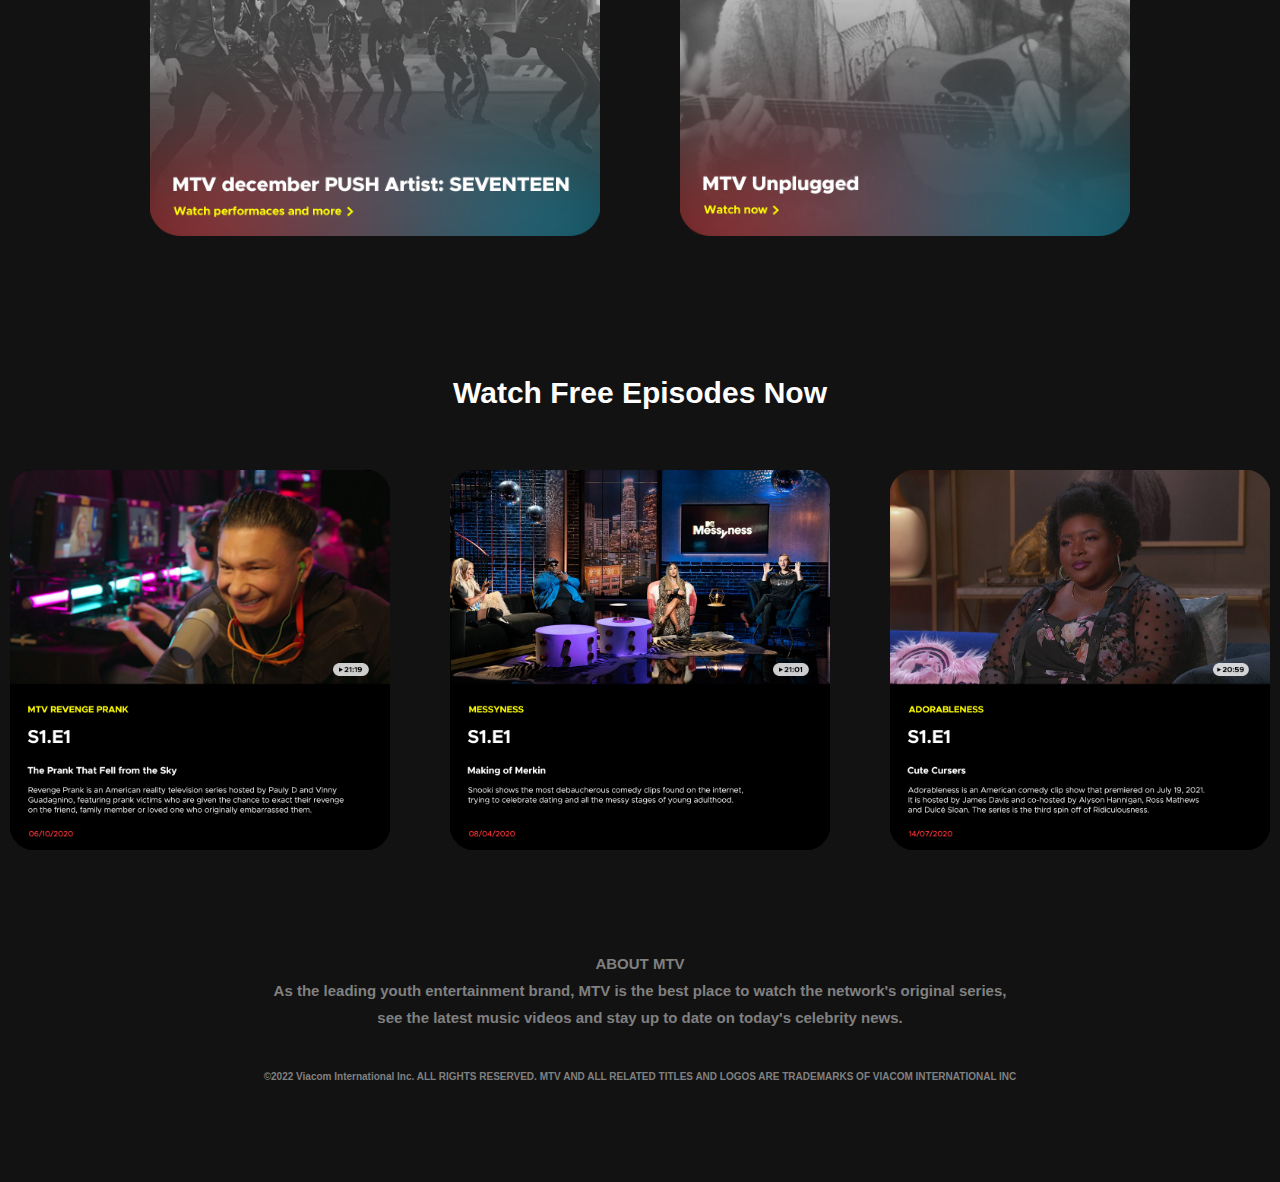
==== commit f48cd213: "arrotondate immagini" ====
--- a/index.html
+++ b/index.html
@@ -61,4 +61,6 @@
      <a href="messyness.html"><img class="episodes" src="messyness.png"></a>
      <a href="adorableness.html"><img class="episodes" src="adorableness.png"></a>
   </div>
-  <h2>©2022 Viacom International Inc. ALL RIGHTS RESERVED. MTV AND ALL RELATED TITLES AND LOGOS ARE TRADEMARKS OF VIACOM INTERNATIONAL INC</h2>
+   <h3>ABOUT MTV<h3>
+    <h3>As the leading youth entertainment brand, MTV is the best place to watch the network's original series,<br />see the latest music videos and stay up to date on today's celebrity news.</h3>
+     <h2>©2022 Viacom International Inc. ALL RIGHTS RESERVED. MTV AND ALL RELATED TITLES AND LOGOS ARE TRADEMARKS OF VIACOM INTERNATIONAL INC</h2>
--- a/flexbox.css
+++ b/flexbox.css
@@ -19,6 +19,7 @@
   width: 80px;
   float: none;
   margin: 0 auto;
+  background-color: none;
 }
 /*container*/
 #drop-menu {
@@ -257,7 +258,7 @@
   cursor: grab;
 }
 h2 {
-  color: #9C9C9C;
+  color: #808080;
   font-family: "Metropolis", "Helvetica", sans-serif;
   font-weight: bold;
   font-size: 10px;
@@ -267,3 +268,15 @@
   text-align: center;
   padding: 100px 0px;
 }
+h3 {
+  color: #808080;
+  font-family: "Metropolis", "Helvetica", sans-serif;
+  font-weight: bold;
+  font-size: 15px;
+  position: relative;
+  margin: auto;
+  top: 100px;
+  text-align: center;
+  padding: none;
+  line-height: 1.8;
+}
